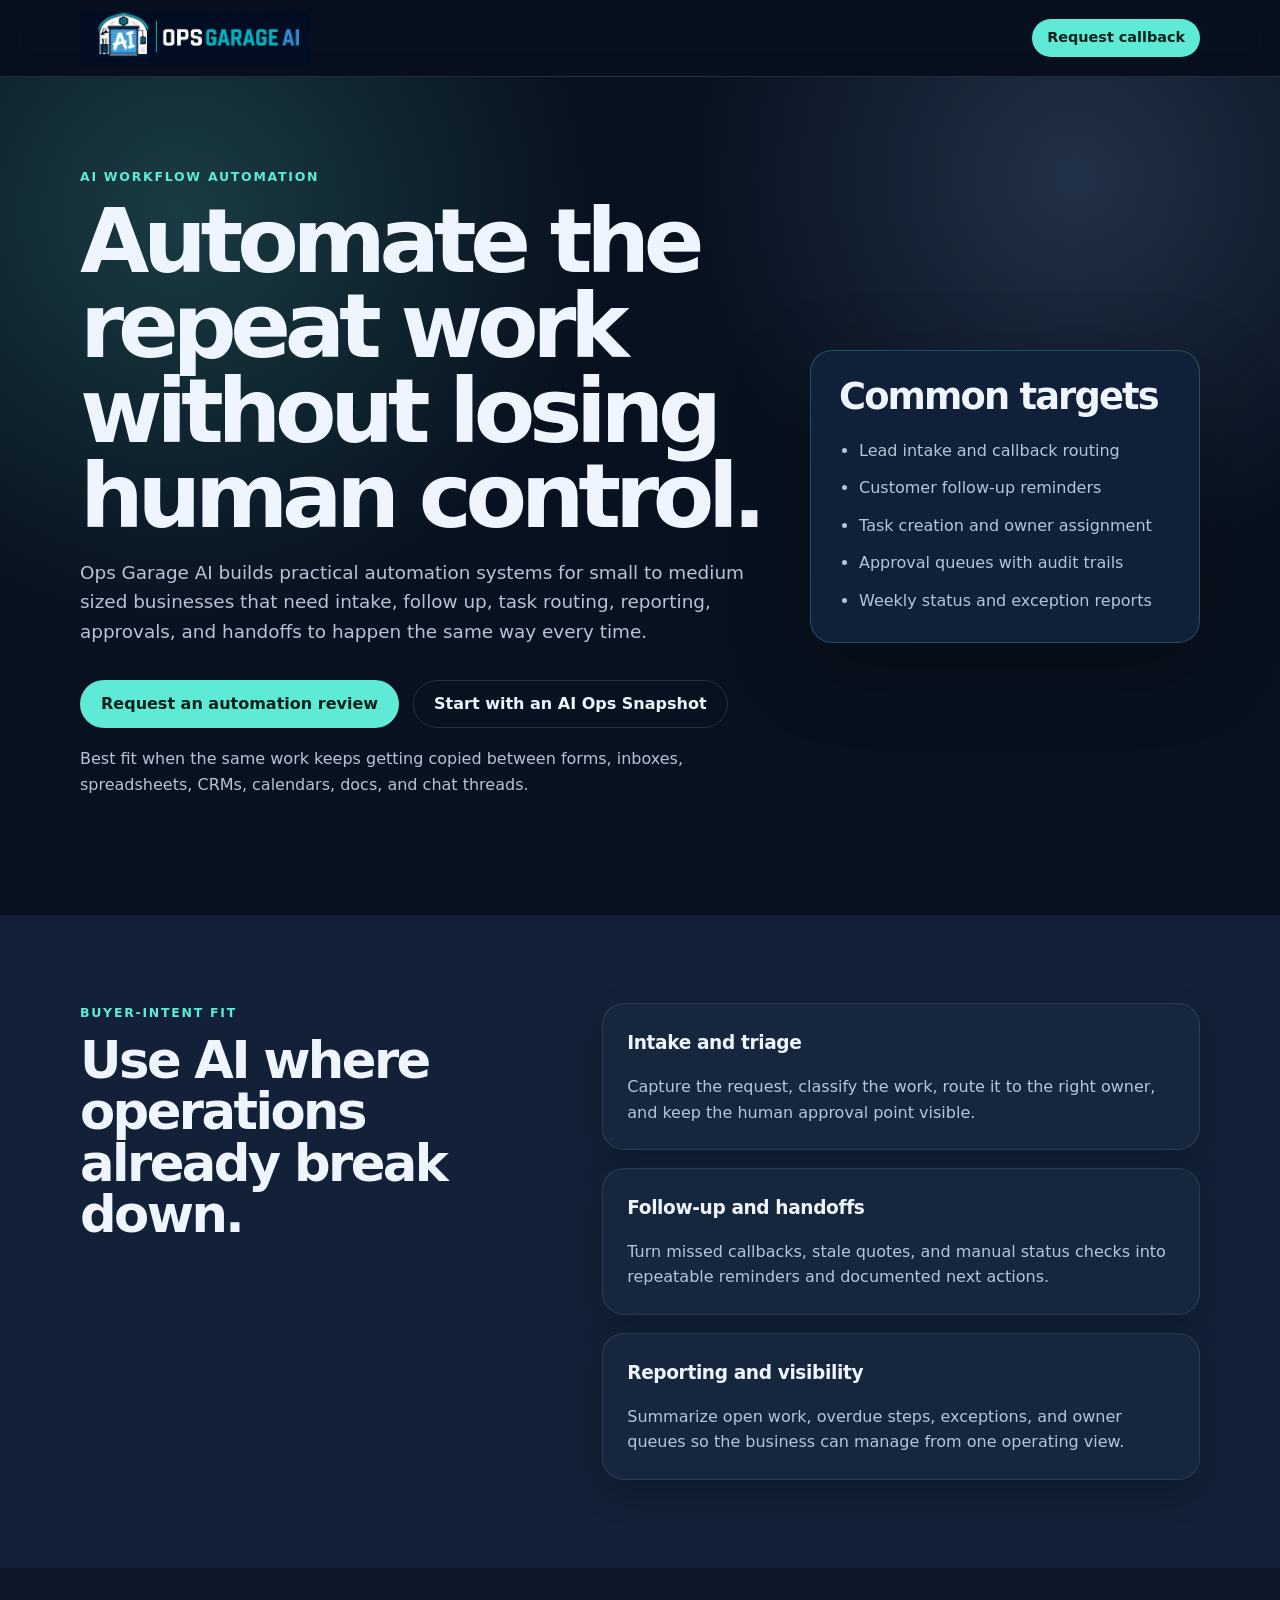
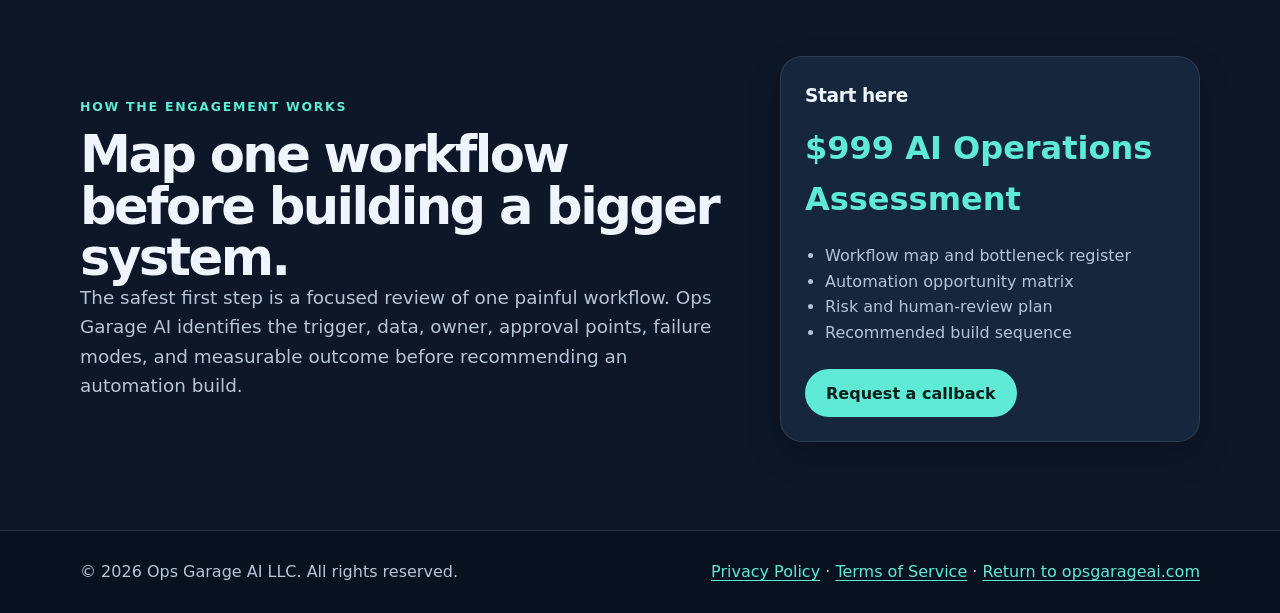
==== ai-workflow-automation/index.html @ 588afb2c "feat: reposition site as AI transformation partner" ====
<!doctype html>
<html lang="en">
<head>
  <meta charset="utf-8" />
  <meta name="viewport" content="width=device-width, initial-scale=1" />
  <title>AI Workflow Automation for SMBs | Ops Garage AI</title>
  <meta name="description" content="Practical AI workflow automation for small to medium sized businesses: intake, follow up, task routing, reporting, approvals, and human reviewed operations systems." />
  <link rel="canonical" href="https://opsgarageai.com/ai-workflow-automation/" />
  <link rel="icon" href="/assets/favicon.svg" type="image/svg+xml" />
  <link rel="stylesheet" href="/styles.css?v=20260804-ai-workflow" />
  <script type="application/ld+json">
  {
    "@context": "https://schema.org",
    "@type": "Service",
    "name": "AI Workflow Automation for SMBs",
    "provider": {
      "@type": "ProfessionalService",
      "name": "Ops Garage AI",
      "url": "https://opsgarageai.com/"
    },
    "areaServed": "United States",
    "serviceType": "AI workflow automation",
    "description": "AI assisted workflow automation for intake, follow up, routing, approvals, reporting, and small to medium sized business operations.",
    "url": "https://opsgarageai.com/ai-workflow-automation/"
  }
  </script>
</head>
<body class="campaign-page">
  <a class="skip-link" href="#main">Skip to content</a>
  <header class="site-header">
    <nav class="nav container" aria-label="Main navigation">
      <a class="brand" href="/" aria-label="Ops Garage AI home">
        <img class="brand-lockup" src="/assets/ops-garage-ai-logo.png?v=20260720-clean1" alt="Ops Garage AI" />
      </a>
      <a class="button button-small" data-cta="workflow_nav_intake" href="/intake/?utm_source=website&utm_medium=service_page&utm_campaign=ai_workflow_automation&utm_content=nav_callback&cta=workflow_nav_intake">Request callback</a>
    </nav>
  </header>

  <main id="main">
    <section class="campaign-hero">
      <div class="container campaign-grid">
        <div>
          <p class="eyebrow">AI workflow automation</p>
          <h1>Automate the repeat work without losing human control.</h1>
          <p class="hero-subtitle">Ops Garage AI builds practical automation systems for small to medium sized businesses that need intake, follow up, task routing, reporting, approvals, and handoffs to happen the same way every time.</p>
          <div class="hero-actions">
            <a class="button" data-cta="workflow_primary_intake" href="/intake/?utm_source=website&utm_medium=service_page&utm_campaign=ai_workflow_automation&utm_content=hero_primary&cta=workflow_primary_intake">Request an automation review</a>
            <a class="button button-secondary" data-cta="workflow_snapshot" href="/ops-snapshot/?utm_source=website&utm_medium=service_page&utm_campaign=ai_workflow_automation&utm_content=hero_secondary&cta=workflow_snapshot">Start with an AI Ops Snapshot</a>
          </div>
          <p class="phone-cta">Best fit when the same work keeps getting copied between forms, inboxes, spreadsheets, CRMs, calendars, docs, and chat threads.</p>
        </div>
        <aside class="snapshot-card" aria-label="Common automation targets">
          <h2>Common targets</h2>
          <ul>
            <li>Lead intake and callback routing</li>
            <li>Customer follow-up reminders</li>
            <li>Task creation and owner assignment</li>
            <li>Approval queues with audit trails</li>
            <li>Weekly status and exception reports</li>
          </ul>
        </aside>
      </div>
    </section>

    <section class="section section-muted">
      <div class="container split">
        <div>
          <p class="eyebrow">Buyer-intent fit</p>
          <h2>Use AI where operations already break down.</h2>
        </div>
        <div class="cards">
          <article class="card">
            <h3>Intake and triage</h3>
            <p>Capture the request, classify the work, route it to the right owner, and keep the human approval point visible.</p>
          </article>
          <article class="card">
            <h3>Follow-up and handoffs</h3>
            <p>Turn missed callbacks, stale quotes, and manual status checks into repeatable reminders and documented next actions.</p>
          </article>
          <article class="card">
            <h3>Reporting and visibility</h3>
            <p>Summarize open work, overdue steps, exceptions, and owner queues so the business can manage from one operating view.</p>
          </article>
        </div>
      </div>
    </section>

    <section class="section">
      <div class="container pricing-grid">
        <div>
          <p class="eyebrow">How the engagement works</p>
          <h2>Map one workflow before building a bigger system.</h2>
          <p class="lead">The safest first step is a focused review of one painful workflow. Ops Garage AI identifies the trigger, data, owner, approval points, failure modes, and measurable outcome before recommending an automation build.</p>
        </div>
        <div class="pricing-card">
          <h3>Start here</h3>
          <p class="price">$999 AI Operations Assessment</p>
          <ul>
            <li>Workflow map and bottleneck register</li>
            <li>Automation opportunity matrix</li>
            <li>Risk and human-review plan</li>
            <li>Recommended build sequence</li>
          </ul>
          <a class="button" data-cta="workflow_bottom_intake" href="/intake/?utm_source=website&utm_medium=service_page&utm_campaign=ai_workflow_automation&utm_content=bottom_cta&cta=workflow_bottom_intake">Request a callback</a>
        </div>
      </div>
    </section>
  </main>

  <footer class="site-footer"><div class="container footer-grid"><p>© <span id="year"></span> Ops Garage AI LLC. All rights reserved.</p><p><a href="/privacy/">Privacy Policy</a> <span aria-hidden="true">·</span> <a href="/terms/">Terms of Service</a> <span aria-hidden="true">·</span> <a href="/">Return to opsgarageai.com</a></p></div></footer>
  <script src="/app.js?v=20260801-analytics" defer></script>
</body>
</html>
---- styles.css ----
:root {
  --bg: #08111f;
  --bg-2: #0d1b2e;
  --text: #eef5ff;
  --muted: #b6c4d7;
  --line: rgba(255,255,255,.12);
  --card: rgba(255,255,255,.06);
  --card-2: rgba(255,255,255,.09);
  --accent: #5eead4;
  --accent-2: #93c5fd;
  --paper: #0d1727;
  --ink: #eef5ff;
  --ink-muted: #b6c4d7;
  --shadow: 0 24px 80px rgba(0,0,0,.25);
  --radius: 22px;
  font-family: Inter, ui-sans-serif, system-ui, -apple-system, BlinkMacSystemFont, "Segoe UI", sans-serif;
}

* { box-sizing: border-box; }
html { scroll-behavior: smooth; }
body {
  margin: 0;
  background: var(--bg);
  color: var(--text);
  line-height: 1.6;
}
a { color: inherit; text-decoration: none; }
img { max-width: 100%; display: block; }
.container { width: min(1120px, calc(100% - 40px)); margin: 0 auto; }
.skip-link { position: absolute; left: -999px; top: 12px; background: var(--accent); color: #06201b; padding: 10px 14px; border-radius: 999px; z-index: 10; }
.skip-link:focus { left: 12px; }
.site-header {
  position: relative;
  top: 0;
  z-index: 50;
  background: rgba(8,17,31,.82);
  backdrop-filter: blur(14px);
  border-bottom: 1px solid var(--line);
}
.nav { height: 76px; display: flex; align-items: center; justify-content: space-between; gap: 24px; }
.brand { display: flex; align-items: center; gap: 12px; font-weight: 800; letter-spacing: -.02em; }
.brand-logo { width: 42px; height: 42px; border-radius: 12px; }
.brand-lockup { width: 230px; height: 54px; object-fit: cover; object-position: center; border-radius: 0; background: var(--bg); }
.brand-text { font-size: 1.05rem; }
.nav-menu { display: flex; align-items: center; gap: 22px; color: var(--muted); font-size: .96rem; }
.nav-menu a:hover { color: var(--text); }
.nav-toggle { display: none; background: transparent; border: 0; padding: 8px; }
.nav-toggle span:not(.sr-only) { display: block; width: 24px; height: 2px; margin: 5px 0; background: var(--text); }
.sr-only { position: absolute; width: 1px; height: 1px; padding: 0; margin: -1px; overflow: hidden; clip: rect(0,0,0,0); border: 0; }

.button { display: inline-flex; align-items: center; justify-content: center; min-height: 48px; padding: 0 20px; border-radius: 999px; background: var(--accent); color: #06201b; font-weight: 800; border: 1px solid transparent; cursor: pointer; transition: transform .15s ease, background .15s ease, border-color .15s ease; }
.button:hover { transform: translateY(-1px); background: #7ff5e2; }
.button-secondary { background: transparent; color: var(--text); border-color: var(--line); }
.button-secondary:hover { background: rgba(255,255,255,.08); }
.button-small { min-height: 38px; padding: 0 14px; font-size: .9rem; }

.hero { padding: 88px 0 72px; background: radial-gradient(circle at 20% 20%, rgba(94,234,212,.18), transparent 34%), radial-gradient(circle at 80% 10%, rgba(147,197,253,.15), transparent 30%); }
.hero-grid { display: grid; grid-template-columns: minmax(0, 1.05fr) minmax(320px, .75fr); gap: 52px; align-items: center; }
.eyebrow { margin: 0 0 12px; color: var(--accent); text-transform: uppercase; letter-spacing: .14em; font-size: .78rem; font-weight: 900; }
h1, h2, h3, p { overflow-wrap: anywhere; }
h1 { margin: 0; max-width: 780px; font-size: clamp(2.8rem, 7vw, 5.8rem); line-height: .95; letter-spacing: -.07em; }
h2 { margin: 0; font-size: clamp(2rem, 4vw, 3.2rem); line-height: 1; letter-spacing: -.05em; }
h3 { margin: 0 0 10px; font-size: 1.16rem; letter-spacing: -.02em; }
.hero-subtitle, .lead { color: var(--muted); font-size: 1.15rem; max-width: 720px; }
.hero-actions { display: flex; flex-wrap: wrap; gap: 14px; margin: 34px 0; }
.phone-cta { margin: -16px 0 28px; color: var(--muted); }
.phone-cta a { color: #047a70; font-weight: 900; text-decoration: underline; text-underline-offset: 3px; }
.trust-row { display: flex; flex-wrap: wrap; gap: 10px; color: var(--muted); }
.trust-row span { border: 1px solid var(--line); border-radius: 999px; padding: 8px 12px; background: rgba(255,255,255,.04); }
.hero-card { min-width: 0; }
.terminal-card { background: #050a12; border: 1px solid rgba(94,234,212,.25); border-radius: var(--radius); box-shadow: var(--shadow); overflow: hidden; }
.terminal-top { display: flex; gap: 8px; padding: 14px; border-bottom: 1px solid var(--line); background: rgba(255,255,255,.04); }
.terminal-top span { width: 11px; height: 11px; border-radius: 50%; background: rgba(255,255,255,.35); }
pre { margin: 0; padding: 26px; white-space: pre-wrap; color: #c8ffe9; font: 600 .95rem/1.7 ui-monospace, SFMono-Regular, Menlo, Monaco, Consolas, monospace; }

.section { padding: 88px 0; background: var(--paper); color: var(--ink); }
.section-muted { background: #122137; }
.section-dark { background: var(--bg-2); color: var(--text); }
.split { display: grid; grid-template-columns: .8fr 1fr; gap: 44px; align-items: start; }
.section .eyebrow { color: var(--accent); }
.section-dark .eyebrow { color: var(--accent); }
.section .lead { color: var(--ink-muted); margin: 0; }
.section .button-secondary { color: var(--text); border-color: var(--line); }
.section-dark .lead { color: var(--muted); }
.section-heading { margin-bottom: 34px; max-width: 760px; }
.cards { display: grid; gap: 18px; }
.cards-3 { grid-template-columns: repeat(3, minmax(0, 1fr)); }
.card, .feature-grid article, .pricing-card { background: #16263d; border: 1px solid rgba(255,255,255,.1); border-radius: var(--radius); padding: 24px; box-shadow: 0 14px 34px rgba(0,0,0,.18); }
.card p, .feature-grid p, .pricing-card li { color: var(--ink-muted); }
.card p { margin-bottom: 0; }
.timeline { list-style: none; margin: 0; padding: 0; display: grid; gap: 16px; }
.timeline li { display: grid; grid-template-columns: 74px 1fr; gap: 18px; border: 1px solid var(--line); border-radius: var(--radius); padding: 22px; background: rgba(255,255,255,.05); }
.timeline span { color: var(--accent); font-weight: 900; font-size: 1.35rem; }
.timeline p { color: var(--muted); margin: 0; }
.feature-grid { display: grid; grid-template-columns: repeat(2, minmax(0, 1fr)); gap: 18px; }
.pricing-grid { display: grid; grid-template-columns: 1fr 420px; gap: 42px; align-items: center; }
.price { font-size: 2rem; margin: 12px 0; font-weight: 900; color: var(--accent); }
.pricing-card ul { padding-left: 20px; margin: 18px 0 24px; }
.section-contact { padding: 72px 0; }
.contact-panel { display: flex; align-items: center; justify-content: space-between; gap: 48px; }
.contact-copy { max-width: 720px; }
.contact-copy .lead { margin: 20px 0 0; }
.contact-actions { flex: 0 0 auto; display: grid; gap: 14px; min-width: 230px; text-align: center; }
.contact-call-link { color: var(--accent); font-weight: 800; text-decoration: underline; text-underline-offset: 4px; }
.contact-form { display: grid; gap: 16px; background: white; border-radius: var(--radius); padding: 24px; box-shadow: 0 14px 34px rgba(16,24,39,.08); }
label { color: var(--ink); font-weight: 800; display: grid; gap: 7px; }
input, textarea { width: 100%; border: 1px solid rgba(16,24,39,.18); border-radius: 14px; padding: 13px 14px; font: inherit; color: var(--ink); background: #fff; }
input:focus, textarea:focus { outline: 3px solid rgba(94,234,212,.35); border-color: #047a70; }
.form-note { margin: 0; color: var(--ink-muted); font-size: .9rem; }
.site-footer { padding: 28px 0; border-top: 1px solid var(--line); color: var(--muted); }
.footer-grid { display: flex; justify-content: space-between; gap: 20px; flex-wrap: wrap; }
.footer-grid p { margin: 0; }
.mobile-call-button { display: none; }
.intake-main { min-height: calc(100vh - 150px); background: radial-gradient(circle at 20% 10%, rgba(94,234,212,.15), transparent 34%), var(--paper); color: var(--ink); padding: 72px 0 88px; }
.intake-intro { max-width: 760px; text-align: center; }
.intake-intro .eyebrow { color: var(--accent); }
.intake-intro .lead { margin: 22px auto 0; color: var(--ink-muted); }
.intake-call { margin: 22px 0 0; color: var(--ink-muted); }
.intake-call a { color: var(--accent); font-weight: 900; text-decoration: underline; }
.intake-form-wrap { max-width: 820px; margin-top: 36px; padding: 16px; background: #16263d; border: 1px solid rgba(255,255,255,.1); border-radius: var(--radius); box-shadow: 0 18px 48px rgba(0,0,0,.22); }
.intake-form-wrap iframe { display: block; width: 100%; min-height: 1180px; border: 0; border-radius: 14px; background: #fff; }
.form-fallback { margin: 14px 4px 0; color: var(--muted); text-align: center; font-size: .9rem; }
.form-fallback a { color: var(--accent); text-decoration: underline; font-weight: 800; }
.campaign-page { background: var(--bg); }
.campaign-hero { padding: 90px 0; background: radial-gradient(circle at 14% 16%, rgba(94,234,212,.2), transparent 32%), radial-gradient(circle at 84% 12%, rgba(147,197,253,.18), transparent 30%), var(--bg); }
.campaign-grid { display: grid; grid-template-columns: minmax(0, 1fr) 390px; gap: 48px; align-items: center; }
.snapshot-card { background: #102039; border: 1px solid rgba(94,234,212,.24); border-radius: var(--radius); padding: 28px; box-shadow: var(--shadow); }
.snapshot-card h2 { font-size: clamp(1.7rem, 3vw, 2.3rem); }
.snapshot-card ul { margin: 22px 0 0; padding-left: 20px; color: var(--muted); }
.snapshot-card li + li { margin-top: 12px; }

@media (max-width: 860px) {
  .nav-toggle { display: block; }
  .nav-menu { position: absolute; left: 20px; right: 20px; top: 76px; display: none; flex-direction: column; align-items: stretch; background: #0b1728; border: 1px solid var(--line); border-radius: 18px; padding: 16px; box-shadow: var(--shadow); }
  .nav-menu.open { display: flex; }
  .hero-grid, .split, .pricing-grid, .campaign-grid { grid-template-columns: 1fr; }
  .cards-3, .feature-grid { grid-template-columns: 1fr; }
  .hero { padding-top: 58px; }
  .campaign-hero { padding: 58px 0; }
  .mobile-call-button { display: block; position: fixed; z-index: 20; left: 16px; right: 16px; bottom: 16px; padding: 15px 20px; border-radius: 999px; background: var(--accent); color: #06201b; text-align: center; font-weight: 900; box-shadow: 0 12px 30px rgba(0,0,0,.24); }
  .intake-main { padding-top: 48px; }
  .intake-form-wrap { width: min(100% - 24px, 820px); padding: 8px; }
  .intake-form-wrap iframe { min-height: 1320px; }
  .brand-lockup { width: 190px; height: 44px; }
  .contact-panel { align-items: flex-start; flex-direction: column; gap: 30px; }
  .contact-actions { width: 100%; }
}


.legal-main {
  background: var(--paper);
  color: var(--ink);
  padding: 72px 0 88px;
}
.legal-document {
  width: min(860px, calc(100% - 40px));
}
.legal-document h1 {
  font-size: clamp(2.6rem, 6vw, 4.5rem);
  letter-spacing: -.055em;
  line-height: 1;
}
.legal-document > p {
  color: var(--ink-muted);
  font-size: 1.08rem;
}
.legal-effective {
  margin: 14px 0 36px;
  color: var(--accent) !important;
  font-size: .92rem !important;
  font-weight: 800;
}
.legal-document section {
  margin-top: 36px;
  padding-top: 30px;
  border-top: 1px solid var(--line);
}
.legal-document h2 {
  font-size: clamp(1.45rem, 3vw, 2rem);
  letter-spacing: -.035em;
}
.legal-document section p,
.legal-document li {
  color: var(--ink-muted);
}
.legal-document ul {
  padding-left: 22px;
}
.legal-document a,
.site-footer a {
  color: var(--accent);
  text-decoration: underline;
  text-underline-offset: 3px;
}
.site-footer a:hover,
.legal-document a:hover {
  color: #7ff5e2;
}
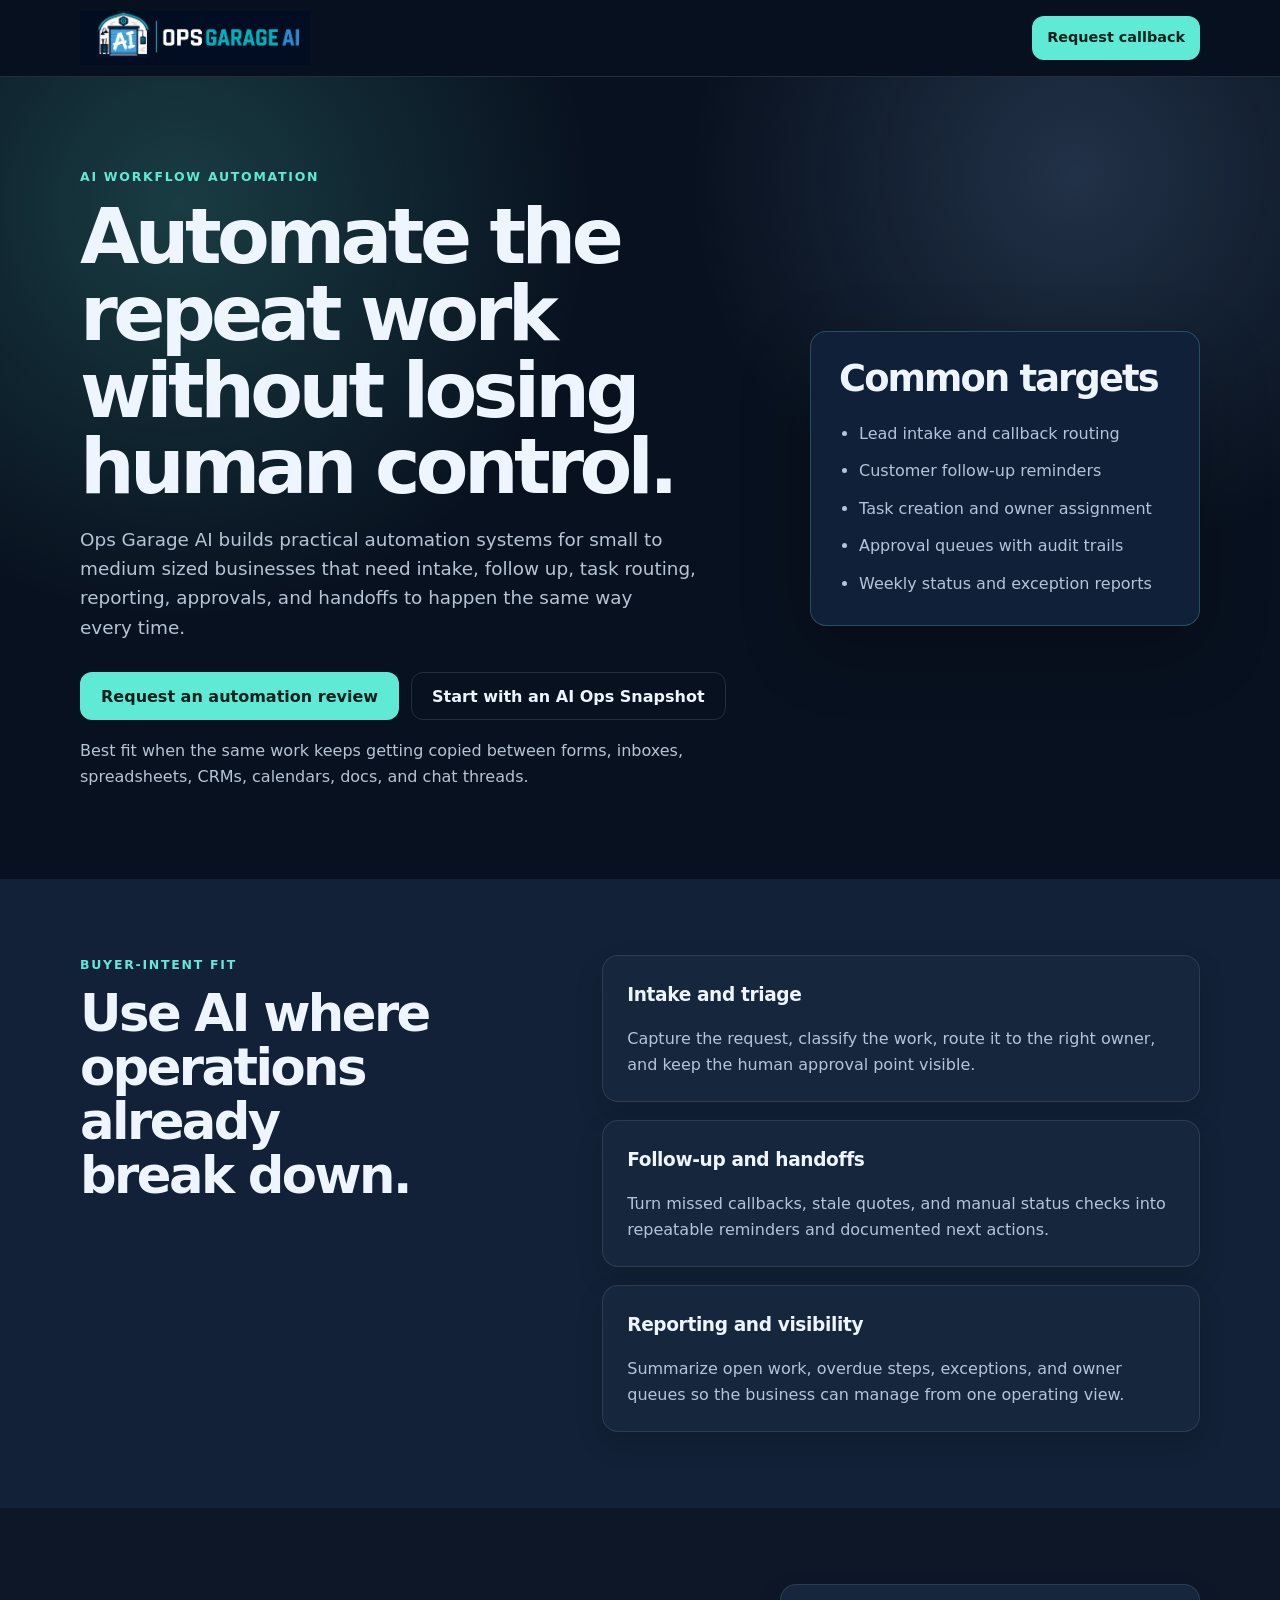
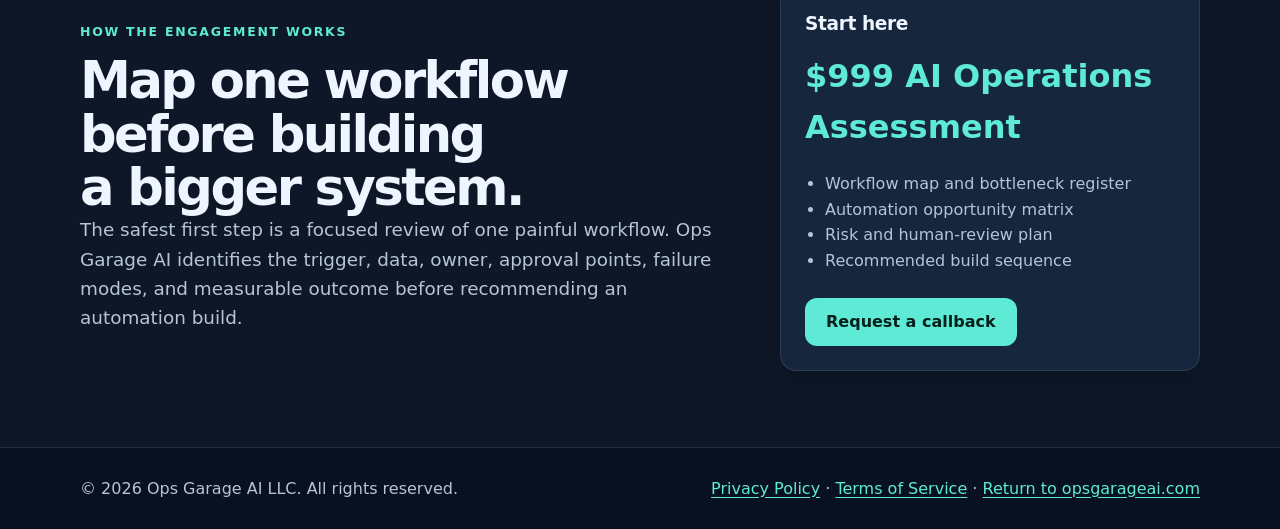
==== commit 58c1cc8c: "Improve homepage conversion flow and visual polish" ====
--- a/ai-workflow-automation/index.html
+++ b/ai-workflow-automation/index.html
@@ -7,7 +7,7 @@
   <meta name="description" content="Practical AI workflow automation for small to medium sized businesses: intake, follow up, task routing, reporting, approvals, and human reviewed operations systems." />
   <link rel="canonical" href="https://opsgarageai.com/ai-workflow-automation/" />
   <link rel="icon" href="/assets/favicon.svg" type="image/svg+xml" />
-  <link rel="stylesheet" href="/styles.css?v=20260804-ai-workflow" />
+  <link rel="stylesheet" href="/styles.css?v=20260808-conversion2" />
   <script type="application/ld+json">
   {
     "@context": "https://schema.org",
--- a/styles.css
+++ b/styles.css
@@ -11,8 +11,8 @@
   --paper: #0d1727;
   --ink: #eef5ff;
   --ink-muted: #b6c4d7;
-  --shadow: 0 24px 80px rgba(0,0,0,.25);
-  --radius: 22px;
+  --shadow: 0 24px 70px rgba(0,0,0,.24);
+  --radius: 16px;
   font-family: Inter, ui-sans-serif, system-ui, -apple-system, BlinkMacSystemFont, "Segoe UI", sans-serif;
 }
 
@@ -23,17 +23,27 @@
   background: var(--bg);
   color: var(--text);
   line-height: 1.6;
+  -webkit-font-smoothing: antialiased;
+  text-rendering: optimizeLegibility;
 }
 a { color: inherit; text-decoration: none; }
 img { max-width: 100%; display: block; }
+h1, h2, h3 { text-wrap: balance; }
+p, li { text-wrap: pretty; }
+a:focus-visible,
+button:focus-visible,
+summary:focus-visible {
+  outline: 3px solid var(--accent-2);
+  outline-offset: 4px;
+}
 .container { width: min(1120px, calc(100% - 40px)); margin: 0 auto; }
-.skip-link { position: absolute; left: -999px; top: 12px; background: var(--accent); color: #06201b; padding: 10px 14px; border-radius: 999px; z-index: 10; }
+.skip-link { position: absolute; left: -999px; top: 12px; background: var(--accent); color: #06201b; padding: 10px 14px; border-radius: 999px; z-index: 100; }
 .skip-link:focus { left: 12px; }
 .site-header {
-  position: relative;
+  position: sticky;
   top: 0;
   z-index: 50;
-  background: rgba(8,17,31,.82);
+  background: rgba(8,17,31,.9);
   backdrop-filter: blur(14px);
   border-bottom: 1px solid var(--line);
 }
@@ -48,44 +58,57 @@
 .nav-toggle span:not(.sr-only) { display: block; width: 24px; height: 2px; margin: 5px 0; background: var(--text); }
 .sr-only { position: absolute; width: 1px; height: 1px; padding: 0; margin: -1px; overflow: hidden; clip: rect(0,0,0,0); border: 0; }
 
-.button { display: inline-flex; align-items: center; justify-content: center; min-height: 48px; padding: 0 20px; border-radius: 999px; background: var(--accent); color: #06201b; font-weight: 800; border: 1px solid transparent; cursor: pointer; transition: transform .15s ease, background .15s ease, border-color .15s ease; }
+.button { display: inline-flex; align-items: center; justify-content: center; min-height: 48px; padding: 0 20px; border-radius: 12px; background: var(--accent); color: #06201b; font-weight: 800; border: 1px solid transparent; cursor: pointer; transition: transform .15s ease, background-color .15s ease, border-color .15s ease; }
 .button:hover { transform: translateY(-1px); background: #7ff5e2; }
+.button:active { transform: scale(.96); }
 .button-secondary { background: transparent; color: var(--text); border-color: var(--line); }
 .button-secondary:hover { background: rgba(255,255,255,.08); }
-.button-small { min-height: 38px; padding: 0 14px; font-size: .9rem; }
-
-.hero { padding: 88px 0 72px; background: radial-gradient(circle at 20% 20%, rgba(94,234,212,.18), transparent 34%), radial-gradient(circle at 80% 10%, rgba(147,197,253,.15), transparent 30%); }
-.hero-grid { display: grid; grid-template-columns: minmax(0, 1.05fr) minmax(320px, .75fr); gap: 52px; align-items: center; }
+.button-small { min-height: 44px; padding: 0 14px; font-size: .9rem; }
+
+.hero { padding: 76px 0 64px; background: radial-gradient(circle at 20% 20%, rgba(94,234,212,.16), transparent 34%), radial-gradient(circle at 80% 10%, rgba(147,197,253,.12), transparent 30%); }
+.hero-grid { display: grid; grid-template-columns: minmax(0, 1.05fr) minmax(340px, .72fr); gap: 56px; align-items: center; }
 .eyebrow { margin: 0 0 12px; color: var(--accent); text-transform: uppercase; letter-spacing: .14em; font-size: .78rem; font-weight: 900; }
 h1, h2, h3, p { overflow-wrap: anywhere; }
-h1 { margin: 0; max-width: 780px; font-size: clamp(2.8rem, 7vw, 5.8rem); line-height: .95; letter-spacing: -.07em; }
-h2 { margin: 0; font-size: clamp(2rem, 4vw, 3.2rem); line-height: 1; letter-spacing: -.05em; }
+h1 { margin: 0; max-width: 760px; font-size: clamp(2.8rem, 6vw, 5rem); line-height: 1; letter-spacing: -.06em; }
+h2 { margin: 0; font-size: clamp(2rem, 4vw, 3.2rem); line-height: 1.05; letter-spacing: -.05em; }
 h3 { margin: 0 0 10px; font-size: 1.16rem; letter-spacing: -.02em; }
 .hero-subtitle, .lead { color: var(--muted); font-size: 1.15rem; max-width: 720px; }
-.hero-actions { display: flex; flex-wrap: wrap; gap: 14px; margin: 34px 0; }
-.phone-cta { margin: -16px 0 28px; color: var(--muted); }
-.phone-cta a { color: #047a70; font-weight: 900; text-decoration: underline; text-underline-offset: 3px; }
-.trust-row { display: flex; flex-wrap: wrap; gap: 10px; color: var(--muted); }
-.trust-row span { border: 1px solid var(--line); border-radius: 999px; padding: 8px 12px; background: rgba(255,255,255,.04); }
+.hero-subtitle { max-width: 660px; }
+.hero-actions { display: flex; flex-wrap: wrap; gap: 12px; margin: 30px 0 18px; }
+.phone-cta { margin: 0; color: var(--muted); }
+.phone-cta a { color: var(--accent); font-weight: 800; text-decoration: underline; text-underline-offset: 3px; }
 .hero-card { min-width: 0; }
-.terminal-card { background: #050a12; border: 1px solid rgba(94,234,212,.25); border-radius: var(--radius); box-shadow: var(--shadow); overflow: hidden; }
-.terminal-top { display: flex; gap: 8px; padding: 14px; border-bottom: 1px solid var(--line); background: rgba(255,255,255,.04); }
-.terminal-top span { width: 11px; height: 11px; border-radius: 50%; background: rgba(255,255,255,.35); }
-pre { margin: 0; padding: 26px; white-space: pre-wrap; color: #c8ffe9; font: 600 .95rem/1.7 ui-monospace, SFMono-Regular, Menlo, Monaco, Consolas, monospace; }
-
-.section { padding: 88px 0; background: var(--paper); color: var(--ink); }
+.outcome-card { background: linear-gradient(155deg, rgba(255,255,255,.085), rgba(255,255,255,.035)); border: 1px solid rgba(94,234,212,.26); border-radius: 20px; padding: 30px; box-shadow: var(--shadow); }
+.outcome-kicker { margin: 0 0 10px; color: var(--accent); font-size: .78rem; font-weight: 900; letter-spacing: .12em; text-transform: uppercase; }
+.outcome-card h2 { font-size: clamp(1.8rem, 3vw, 2.45rem); line-height: 1.05; }
+.outcome-list { list-style: none; margin: 28px 0 0; padding: 0; display: grid; gap: 18px; }
+.outcome-list li { display: grid; grid-template-columns: 36px 1fr; gap: 14px; align-items: start; }
+.outcome-list li > span { color: var(--accent); font-size: .8rem; font-weight: 900; font-variant-numeric: tabular-nums; }
+.outcome-list strong, .outcome-list small { display: block; }
+.outcome-list strong { color: var(--text); }
+.outcome-list small { margin-top: 2px; color: var(--muted); font-size: .94rem; line-height: 1.5; }
+.assurance-section { padding: 24px 0; background: #0b1728; border-top: 1px solid var(--line); border-bottom: 1px solid var(--line); }
+.assurance-grid { display: grid; grid-template-columns: repeat(3, minmax(0, 1fr)); }
+.assurance-grid > div { padding: 10px 24px; border-right: 1px solid var(--line); }
+.assurance-grid > div:first-child { padding-left: 0; }
+.assurance-grid > div:last-child { padding-right: 0; border-right: 0; }
+.assurance-grid strong, .assurance-grid span { display: block; }
+.assurance-grid strong { color: var(--text); font-size: .94rem; }
+.assurance-grid span { margin-top: 3px; color: var(--muted); font-size: .86rem; line-height: 1.45; }
+
+.section { padding: 76px 0; background: var(--paper); color: var(--ink); }
 .section-muted { background: #122137; }
 .section-dark { background: var(--bg-2); color: var(--text); }
 .split { display: grid; grid-template-columns: .8fr 1fr; gap: 44px; align-items: start; }
 .section .eyebrow { color: var(--accent); }
 .section-dark .eyebrow { color: var(--accent); }
 .section .lead { color: var(--ink-muted); margin: 0; }
-.section .button-secondary { color: var(--text); border-color: var(--line); }
 .section-dark .lead { color: var(--muted); }
 .section-heading { margin-bottom: 34px; max-width: 760px; }
+.section-heading .lead { margin-top: 18px; }
 .cards { display: grid; gap: 18px; }
 .cards-3 { grid-template-columns: repeat(3, minmax(0, 1fr)); }
-.card, .feature-grid article, .pricing-card { background: #16263d; border: 1px solid rgba(255,255,255,.1); border-radius: var(--radius); padding: 24px; box-shadow: 0 14px 34px rgba(0,0,0,.18); }
+.card, .feature-grid article, .pricing-card { background: #16263d; border: 1px solid rgba(255,255,255,.1); border-radius: var(--radius); padding: 24px; box-shadow: 0 12px 28px rgba(0,0,0,.14); }
 .card p, .feature-grid p, .pricing-card li { color: var(--ink-muted); }
 .card p { margin-bottom: 0; }
 .timeline { list-style: none; margin: 0; padding: 0; display: grid; gap: 16px; }
@@ -96,6 +119,15 @@
 .pricing-grid { display: grid; grid-template-columns: 1fr 420px; gap: 42px; align-items: center; }
 .price { font-size: 2rem; margin: 12px 0; font-weight: 900; color: var(--accent); }
 .pricing-card ul { padding-left: 20px; margin: 18px 0 24px; }
+.faq-section { background: #0b1728; }
+.faq-grid { display: grid; grid-template-columns: minmax(0, .75fr) minmax(0, 1.1fr); gap: 64px; align-items: start; }
+.faq-list { display: grid; gap: 12px; }
+.faq-list details { border: 1px solid var(--line); border-radius: 14px; background: rgba(255,255,255,.035); overflow: hidden; }
+.faq-list summary { min-height: 56px; padding: 16px 52px 16px 18px; color: var(--text); font-weight: 800; cursor: pointer; position: relative; list-style: none; }
+.faq-list summary::-webkit-details-marker { display: none; }
+.faq-list summary::after { content: "+"; position: absolute; right: 18px; top: 50%; transform: translateY(-50%); color: var(--accent); font-size: 1.35rem; font-weight: 500; }
+.faq-list details[open] summary::after { content: "−"; }
+.faq-list p { margin: 0; padding: 0 18px 18px; color: var(--muted); }
 .section-contact { padding: 72px 0; }
 .contact-panel { display: flex; align-items: center; justify-content: space-between; gap: 48px; }
 .contact-copy { max-width: 720px; }
@@ -129,15 +161,23 @@
 .snapshot-card ul { margin: 22px 0 0; padding-left: 20px; color: var(--muted); }
 .snapshot-card li + li { margin-top: 12px; }
 
-@media (max-width: 860px) {
+@media (max-width: 980px) {
   .nav-toggle { display: block; }
   .nav-menu { position: absolute; left: 20px; right: 20px; top: 76px; display: none; flex-direction: column; align-items: stretch; background: #0b1728; border: 1px solid var(--line); border-radius: 18px; padding: 16px; box-shadow: var(--shadow); }
   .nav-menu.open { display: flex; }
-  .hero-grid, .split, .pricing-grid, .campaign-grid { grid-template-columns: 1fr; }
+  .hero-grid, .split, .pricing-grid, .campaign-grid, .faq-grid { grid-template-columns: 1fr; }
   .cards-3, .feature-grid { grid-template-columns: 1fr; }
-  .hero { padding-top: 58px; }
+  .hero { padding: 52px 0; }
+  .hero-grid { gap: 38px; }
   .campaign-hero { padding: 58px 0; }
-  .mobile-call-button { display: block; position: fixed; z-index: 20; left: 16px; right: 16px; bottom: 16px; padding: 15px 20px; border-radius: 999px; background: var(--accent); color: #06201b; text-align: center; font-weight: 900; box-shadow: 0 12px 30px rgba(0,0,0,.24); }
+  .assurance-grid { grid-template-columns: 1fr; }
+  .assurance-grid > div,
+  .assurance-grid > div:first-child,
+  .assurance-grid > div:last-child { padding: 14px 0; border-right: 0; border-bottom: 1px solid var(--line); }
+  .assurance-grid > div:last-child { border-bottom: 0; }
+  .faq-grid { gap: 30px; }
+  .home-page .site-footer { padding-bottom: 110px; }
+  .mobile-call-button { display: block; position: fixed; z-index: 20; left: 16px; right: 16px; bottom: 16px; padding: 15px 20px; border-radius: 12px; background: var(--accent); color: #06201b; text-align: center; font-weight: 900; box-shadow: 0 12px 30px rgba(0,0,0,.24); }
   .intake-main { padding-top: 48px; }
   .intake-form-wrap { width: min(100% - 24px, 820px); padding: 8px; }
   .intake-form-wrap iframe { min-height: 1320px; }
@@ -196,3 +236,13 @@
 .legal-document a:hover {
   color: #7ff5e2;
 }
+
+@media (prefers-reduced-motion: reduce) {
+  html { scroll-behavior: auto; }
+  *, *::before, *::after {
+    animation-duration: .01ms !important;
+    animation-iteration-count: 1 !important;
+    transition-duration: .01ms !important;
+    scroll-behavior: auto !important;
+  }
+}
